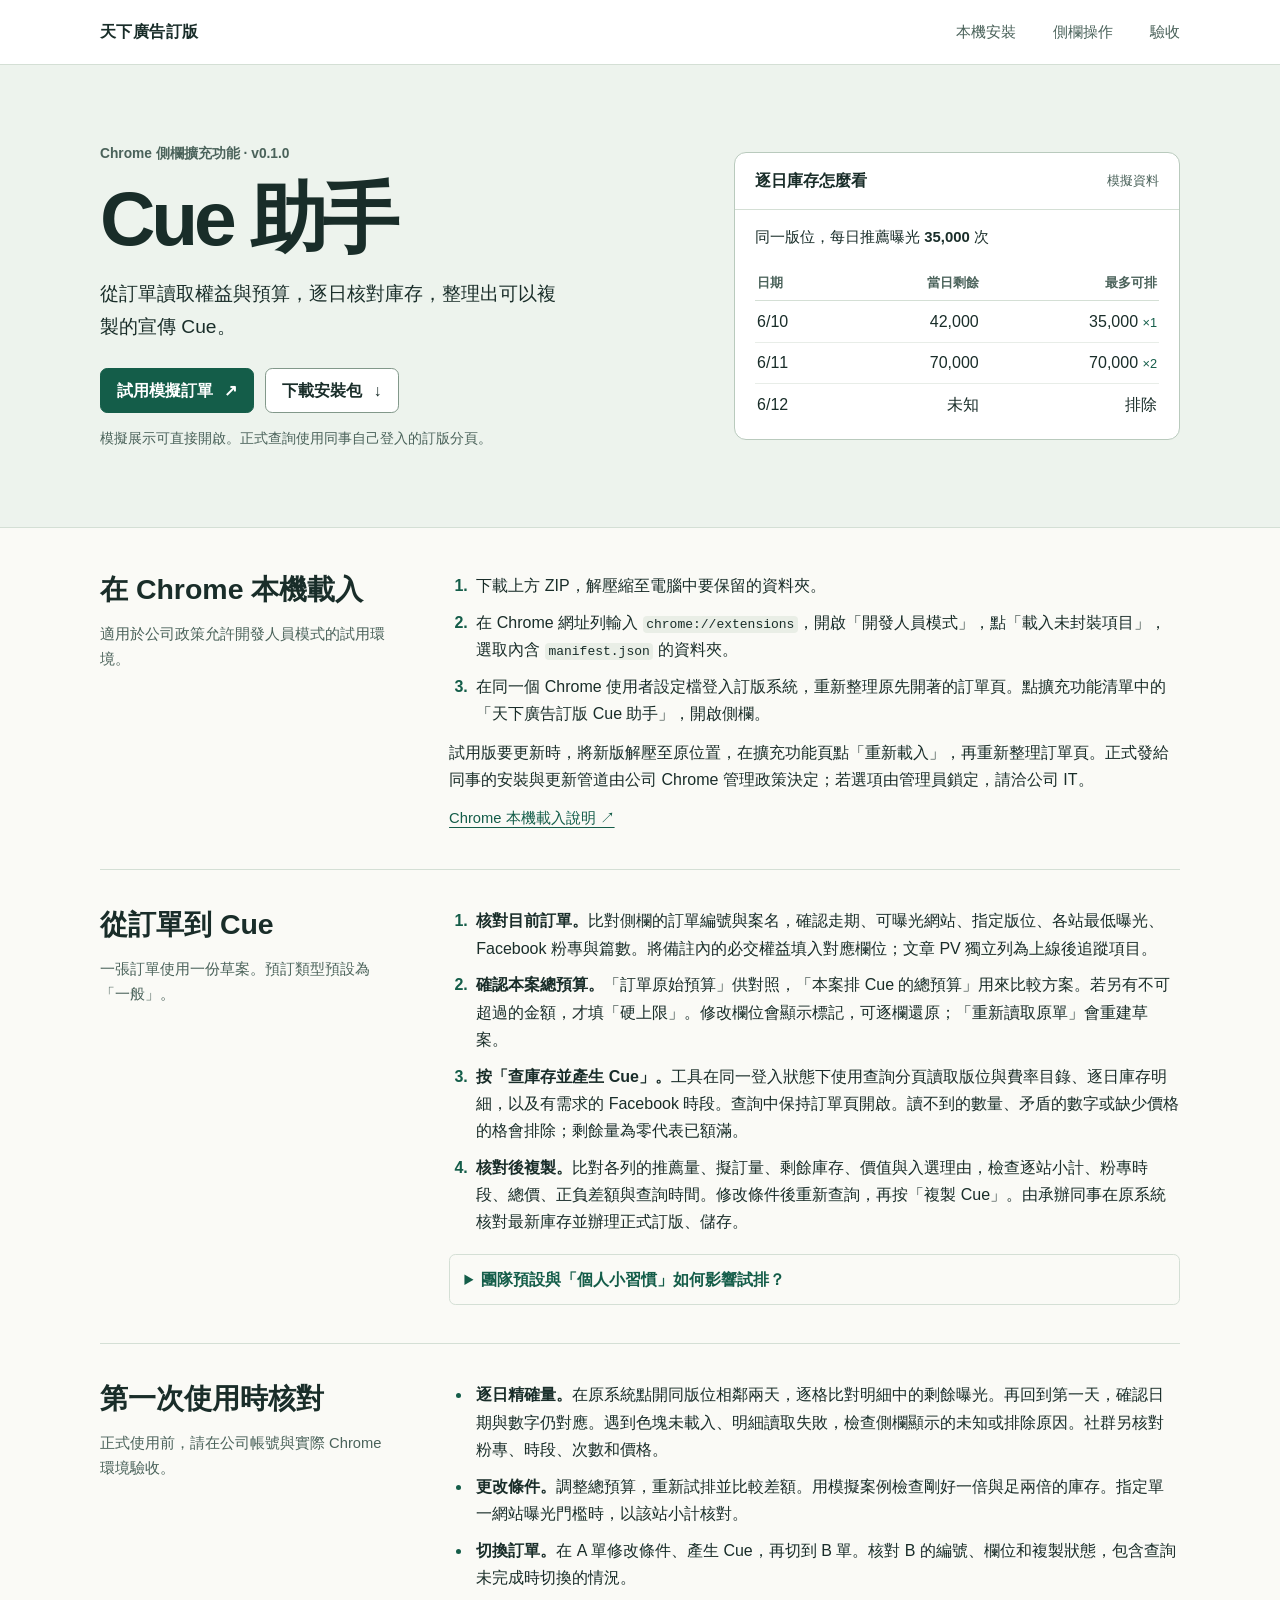
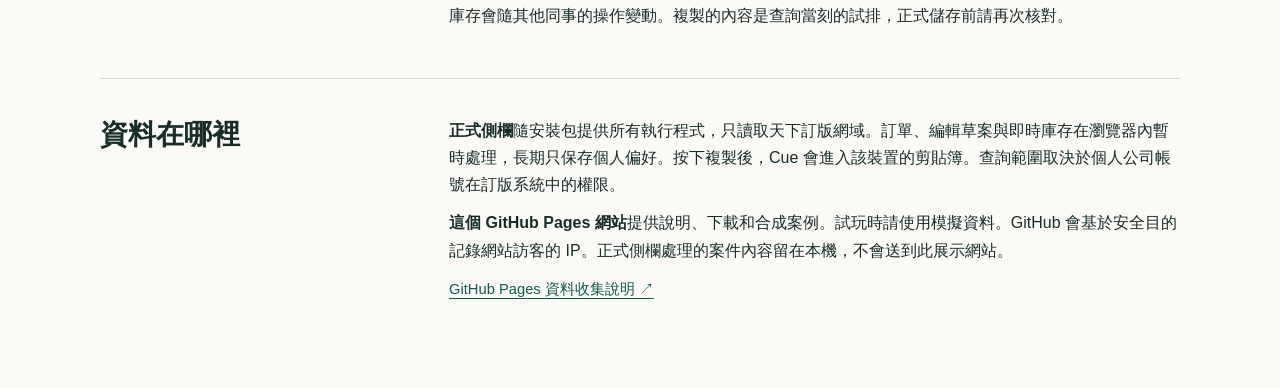
==== docs/index.html @ d559af18 "Add the local installation and Cue planning guide" ====
<!doctype html>
<html lang="zh-Hant">
<head>
  <meta charset="utf-8">
  <meta name="viewport" content="width=device-width, initial-scale=1">
  <meta name="description" content="天下廣告訂版 Cue 助手的模擬示範、Chrome 側欄安裝方式、排程規則與驗收步驟。">
  <meta name="color-scheme" content="light">
  <title>天下廣告訂版 Cue 助手｜操作說明</title>
  <link rel="stylesheet" href="guide.css">
</head>
<body>
  <a class="skip" href="#main">跳到主要內容</a>
  <header class="bar">
    <div class="wrap bar-inner">
      <a class="brand" href="./">天下廣告訂版</a>
      <nav aria-label="操作說明"><a href="#install">本機安裝</a><a href="#workflow">側欄操作</a><a href="#verify">驗收</a></nav>
    </div>
  </header>
  <main id="main">
    <section class="intro">
      <div class="wrap hero">
        <div>
          <p class="edition">Chrome 側欄擴充功能 · v0.1.0</p>
          <h1>Cue 助手</h1>
          <p class="lead">從訂單讀取權益與預算，逐日核對庫存，整理出可以複製的宣傳 Cue。</p>
          <div class="actions"><a class="button primary" href="demo/">試用模擬訂單 <span aria-hidden="true">↗</span></a><a class="button" href="downloads/cue-assistant.zip" download>下載安裝包 <span aria-hidden="true">↓</span></a></div>
          <p class="helper">模擬展示可直接開啟。正式查詢使用同事自己登入的訂版分頁。</p>
        </div>
        <figure class="sample">
          <figcaption><strong>逐日庫存怎麼看</strong><span>模擬資料</span></figcaption>
          <p>同一版位，每日推薦曝光 <b>35,000</b> 次</p>
          <table>
            <thead><tr><th scope="col">日期</th><th scope="col">當日剩餘</th><th scope="col">最多可排</th></tr></thead>
            <tbody><tr><th scope="row">6/10</th><td>42,000</td><td>35,000 <small>×1</small></td></tr>
              <tr><th scope="row">6/11</th><td>70,000</td><td>70,000 <small>×2</small></td></tr>
              <tr><th scope="row">6/12</th><td>未知</td><td>排除</td></tr></tbody>
          </table>
        </figure>
      </div>
    </section>
    <div class="wrap content">
      <section id="install" class="chapter">
        <div class="title"><h2>在 Chrome 本機載入</h2><p>適用於公司政策允許開發人員模式的試用環境。</p></div>
        <div class="body">
          <ol class="steps">
            <li>下載上方 ZIP，解壓縮至電腦中要保留的資料夾。</li>
            <li>在 Chrome 網址列輸入 <code>chrome://extensions</code>，開啟「開發人員模式」，點「載入未封裝項目」，選取內含 <code>manifest.json</code> 的資料夾。</li>
            <li>在同一個 Chrome 使用者設定檔登入訂版系統，重新整理原先開著的訂單頁。點擴充功能清單中的「天下廣告訂版 Cue 助手」，開啟側欄。</li>
          </ol>
          <p>試用版要更新時，將新版解壓至原位置，在擴充功能頁點「重新載入」，再重新整理訂單頁。正式發給同事的安裝與更新管道由公司 Chrome 管理政策決定；若選項由管理員鎖定，請洽公司 IT。</p>
          <a class="reference" href="https://developer.chrome.com/docs/extensions/get-started/tutorial/hello-world#load-unpacked">Chrome 本機載入說明 ↗</a>
        </div>
      </section>
      <section id="workflow" class="chapter">
        <div class="title"><h2>從訂單到 Cue</h2><p>一張訂單使用一份草案。預訂類型預設為「一般」。</p></div>
        <div class="body">
          <ol class="steps workflow">
            <li><strong>核對目前訂單。</strong>比對側欄的訂單編號與案名，確認走期、可曝光網站、指定版位、各站最低曝光、Facebook 粉專與篇數。將備註內的必交權益填入對應欄位；文章 PV 獨立列為上線後追蹤項目。</li>
            <li><strong>確認本案總預算。</strong>「訂單原始預算」供對照，「本案排 Cue 的總預算」用來比較方案。若另有不可超過的金額，才填「硬上限」。修改欄位會顯示標記，可逐欄還原；「重新讀取原單」會重建草案。</li>
            <li><strong>按「查庫存並產生 Cue」。</strong>工具在同一登入狀態下使用查詢分頁讀取版位與費率目錄、逐日庫存明細，以及有需求的 Facebook 時段。查詢中保持訂單頁開啟。讀不到的數量、矛盾的數字或缺少價格的格會排除；剩餘量為零代表已額滿。</li>
            <li><strong>核對後複製。</strong>比對各列的推薦量、擬訂量、剩餘庫存、價值與入選理由，檢查逐站小計、粉專時段、總價、正負差額與查詢時間。修改條件後重新查詢，再按「複製 Cue」。由承辦同事在原系統核對最新庫存並辦理正式訂版、儲存。</li>
          </ol>
          <details><summary>團隊預設與「個人小習慣」如何影響試排？</summary>
            <p>試排先核對客戶權益、日期、精確庫存與各站門檻，再以網站與社群合計價值接近本案總預算。差額等於整單價值減總預算，可正可負。組合較多時採有限搜尋，可能另有更接近的方案。</p>
            <p>3–4 個網站版位為高優先偏好，同站同位拆段只計一次，Facebook 另計。Text 優先評估同位連跑；Rectangle 與 MB 文章頁 TOP／BOTTOM 依實際素材規格評估共用 300×250。起始盡量避開週一，進行中可跨週一。Scroll Video 要核對素材與過稿時間。</p>
            <p>在「個人小習慣」可調整版位順序、慣用連跑天數、週一起始與共用素材偏好，也能恢復團隊預設。正式側欄將偏好存於各自的 Chrome 本機。指定粉專依權益安排，只有 Facebook 篇數時採天下粉專。</p>
          </details>
        </div>
      </section>
      <section id="verify" class="chapter">
        <div class="title"><h2>第一次使用時核對</h2><p>正式使用前，請在公司帳號與實際 Chrome 環境驗收。</p></div>
        <div class="body">
          <ul class="checks">
            <li><strong>逐日精確量。</strong>在原系統點開同版位相鄰兩天，逐格比對明細中的剩餘曝光。再回到第一天，確認日期與數字仍對應。遇到色塊未載入、明細讀取失敗，檢查側欄顯示的未知或排除原因。社群另核對粉專、時段、次數和價格。</li>
            <li><strong>更改條件。</strong>調整總預算，重新試排並比較差額。用模擬案例檢查剛好一倍與足兩倍的庫存。指定單一網站曝光門檻時，以該站小計核對。</li>
            <li><strong>切換訂單。</strong>在 A 單修改條件、產生 Cue，再切到 B 單。核對 B 的編號、欄位和複製狀態，包含查詢未完成時切換的情況。</li>
          </ul>
          <p>庫存會隨其他同事的操作變動。複製的內容是查詢當刻的試排，正式儲存前請再次核對。</p>
        </div>
      </section>
      <section id="privacy" class="chapter last">
        <div class="title"><h2>資料在哪裡</h2></div>
        <div class="body">
          <p><strong>正式側欄</strong>隨安裝包提供所有執行程式，只讀取天下訂版網域。訂單、編輯草案與即時庫存在瀏覽器內暫時處理，長期只保存個人偏好。按下複製後，Cue 會進入該裝置的剪貼簿。查詢範圍取決於個人公司帳號在訂版系統中的權限。</p>
          <p><strong>這個 GitHub Pages 網站</strong>提供說明、下載和合成案例。試玩時請使用模擬資料。GitHub 會基於安全目的記錄網站訪客的 IP。正式側欄處理的案件內容留在本機，不會送到此展示網站。</p>
          <a class="reference" href="https://docs.github.com/en/pages/getting-started-with-github-pages/what-is-github-pages#data-collection">GitHub Pages 資料收集說明 ↗</a>
        </div>
      </section>
    </div>
  </main>
</body>
</html>
---- docs/guide.css ----
:root {
  color-scheme: light;
  font-family: "Inter", "PingFang TC", "Microsoft JhengHei", sans-serif;
  --ink: #192d29;
  --green: #145d49;
  --subtle: #4a625a;
  --line: #d4dfd5;
  --wash: #edf3ed;
  background: #fafaf6;
  color: var(--ink);
}
* { box-sizing: border-box; }
html { scroll-behavior: smooth; }
body { margin: 0; line-height: 1.7; }
a { color: var(--green); text-underline-offset: .24em; }
a:focus-visible, summary:focus-visible { outline: 3px solid #b1542c; outline-offset: 4px; }
.wrap { width: min(100% - 4rem, 1080px); margin-inline: auto; }
.skip { position: absolute; top: -6em; padding: .5em 1em; background: white; z-index: 1; }
.skip:focus { top: .3em; }
.bar { border-bottom: 1px solid var(--line); background: #fff; }
.bar-inner, nav, .actions { display: flex; align-items: center; }
.bar-inner { justify-content: space-between; min-height: 4rem; gap: 1rem; }
.brand { color: var(--ink); text-decoration: none; font-weight: 800; letter-spacing: .03em; }
nav { gap: clamp(.8rem, 3vw, 2.3rem); }
nav a { color: var(--subtle); text-decoration: none; font-size: .94rem; }
nav a:hover, .brand:hover { text-decoration: underline; }
.intro { background: var(--wash); border-bottom: 1px solid var(--line); }
.hero { display: grid; grid-template-columns: 1.25fr 1fr; align-items: center; gap: clamp(2rem, 6vw, 5.5rem); padding-block: clamp(2.5rem, 6vw, 5rem); }
.edition, .helper { color: var(--subtle); font-size: .86rem; }
.edition { margin: 0 0 .6rem; font-weight: 650; }
h1, h2 { margin: 0; line-height: 1.24; }
h1 { font: 700 clamp(3.1rem, 6vw, 5rem)/1.14 "Inter", "PingFang TC", sans-serif; letter-spacing: -.055em; }
.lead { margin: 1rem 0 1.5rem; max-width: 29rem; font-size: clamp(1.05rem, 2vw, 1.2rem); }
.actions { gap: .7rem; flex-wrap: wrap; }
.button { display: inline-flex; gap: .7rem; align-items: center; justify-content: space-between; min-height: 44px; border: 1px solid #82988a; border-radius: .45rem; padding: .52rem 1rem; background: #fff; color: var(--ink); text-decoration: none; font-weight: 700; }
.button:hover { background: #e3ebe5; }
.primary { background: var(--green); border-color: var(--green); color: white; }
.primary:hover { background: #104a3a; }
.helper { margin: .85rem 0 0; }
.sample { margin: 0; background: #fff; border: 1px solid #b9cabd; border-radius: .75rem; overflow: hidden; padding: 0 1.25rem .9rem; }
.sample figcaption { display: flex; justify-content: space-between; gap: .8rem; align-items: center; border-bottom: 1px solid var(--line); margin-inline: -1.25rem; padding: .9rem 1.25rem; }
.sample figcaption span { font-size: .82rem; color: var(--subtle); }
.sample p { font-size: .93rem; }
table { width: 100%; border-collapse: collapse; font-variant-numeric: tabular-nums; }
th, td { text-align: right; padding: .42rem .12rem; }
tr > :first-child { text-align: left; }
thead th { font-size: .8rem; font-weight: 600; color: var(--subtle); border-bottom: 1px solid var(--line); }
tbody tr + tr { border-top: 1px solid #e8ede8; }
tbody th { font-weight: 450; }
td small { color: var(--green); font-size: .8rem; }
.content { padding-block: .4rem 3rem; }
.chapter { display: grid; grid-template-columns: minmax(180px,.78fr) minmax(0,2fr); gap: clamp(1.5rem, 5vw, 5rem); padding-block: 2.35rem; border-bottom: 1px solid var(--line); scroll-margin-top: 1rem; }
.last { border: 0; }
h2 { font-size: clamp(1.3rem, 3vw, 1.78rem); }
.title p { color: var(--subtle); font-size: .92rem; }
.body p { margin: .7rem 0; }
.body > :first-child { margin-top: 0; }
.steps, .checks { padding-inline-start: 1.45rem; margin: 0; }
.steps li, .checks li { padding-inline-start: .25rem; margin-bottom: .6rem; }
.steps li::marker, .checks li::marker { color: var(--green); font-weight: 700; }
.reference { font-size: .92rem; }
code { display: inline; padding: .07rem .23rem; border-radius: .25rem; background: #e9eee6; overflow-wrap: anywhere; }
details { margin-top: 1.15rem; border: 1px solid var(--line); padding: .7rem .9rem; border-radius: .4rem; }
summary { cursor: pointer; color: var(--green); font-weight: 650; }
@media (max-width: 750px) {
  .hero { grid-template-columns: 1fr; gap: 1.8rem; }
  .chapter { grid-template-columns: 1fr; gap: .85rem; padding-block: 1.7rem; }
  .title p { margin: .45rem 0 0; }
}
@media (max-width: 480px) {
  .wrap { width: calc(100% - 2rem); }
  .bar-inner { flex-wrap: wrap; padding-block: .6rem; gap: .15rem .7rem; }
  nav { gap: .7rem; }
  nav a { font-size: .8rem; }
  .button { padding-inline: .8rem; }
}
@media (prefers-reduced-motion: reduce) { html { scroll-behavior: auto; } }
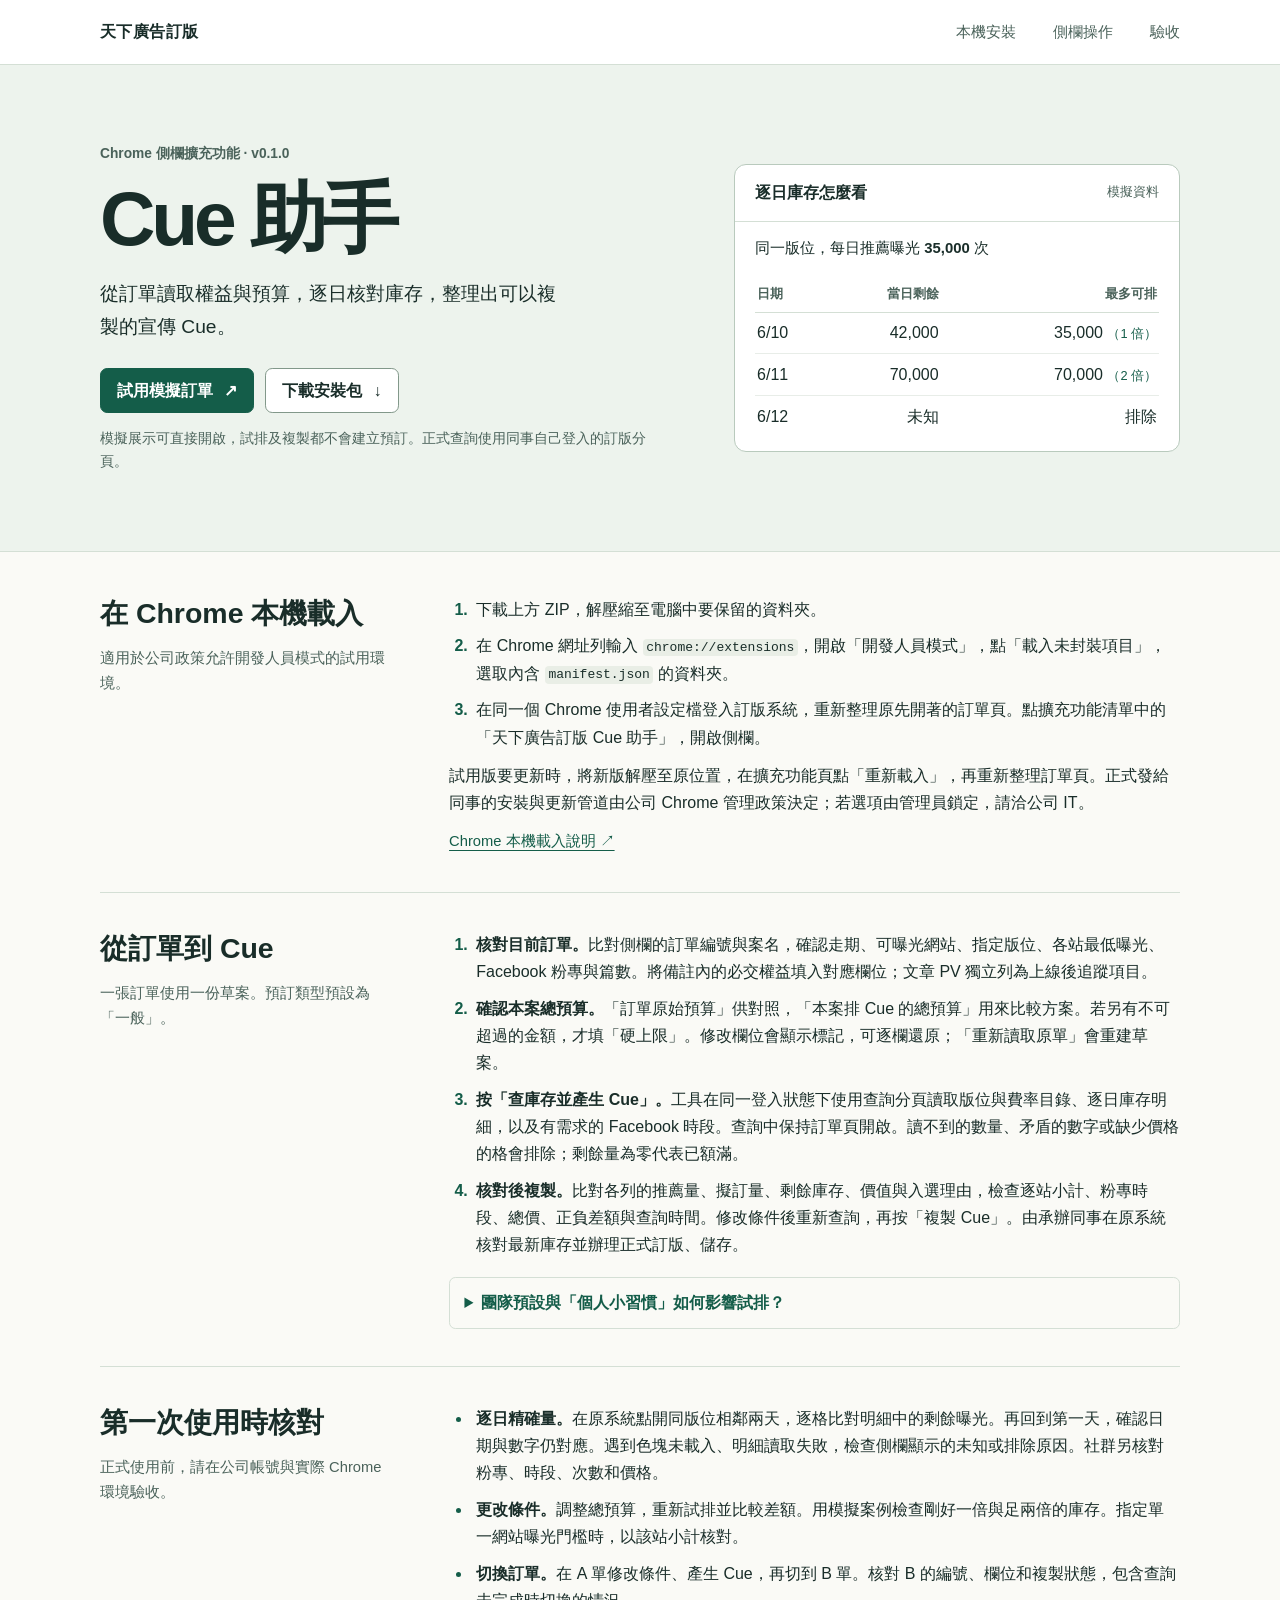
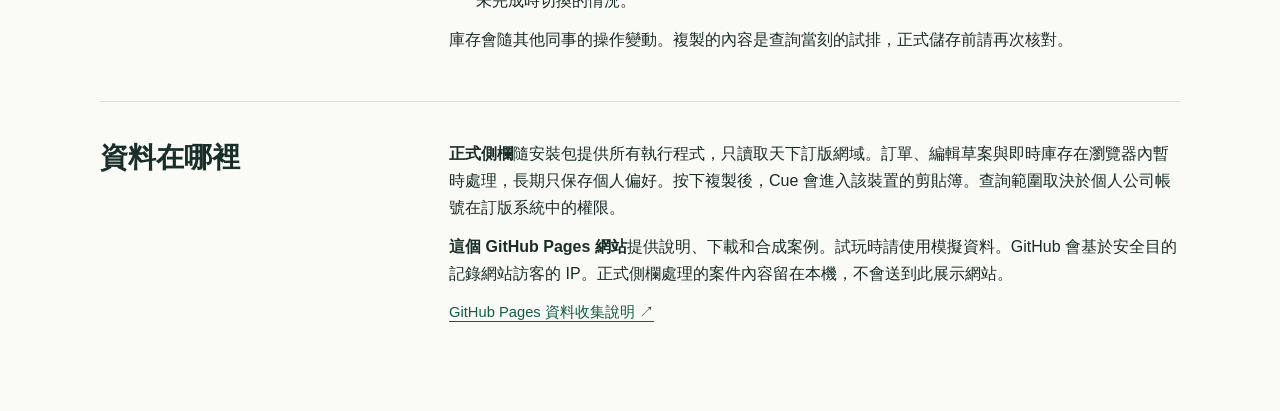
==== commit 31621825: "Clarify the mock booking flow and recommended daily multiples" ====
--- a/docs/index.html
+++ b/docs/index.html
@@ -24,15 +24,15 @@
           <h1>Cue 助手</h1>
           <p class="lead">從訂單讀取權益與預算，逐日核對庫存，整理出可以複製的宣傳 Cue。</p>
           <div class="actions"><a class="button primary" href="demo/">試用模擬訂單 <span aria-hidden="true">↗</span></a><a class="button" href="downloads/cue-assistant.zip" download>下載安裝包 <span aria-hidden="true">↓</span></a></div>
-          <p class="helper">模擬展示可直接開啟。正式查詢使用同事自己登入的訂版分頁。</p>
+          <p class="helper">模擬展示可直接開啟，試排及複製都不會建立預訂。正式查詢使用同事自己登入的訂版分頁。</p>
         </div>
         <figure class="sample">
           <figcaption><strong>逐日庫存怎麼看</strong><span>模擬資料</span></figcaption>
           <p>同一版位，每日推薦曝光 <b>35,000</b> 次</p>
           <table>
             <thead><tr><th scope="col">日期</th><th scope="col">當日剩餘</th><th scope="col">最多可排</th></tr></thead>
-            <tbody><tr><th scope="row">6/10</th><td>42,000</td><td>35,000 <small>×1</small></td></tr>
-              <tr><th scope="row">6/11</th><td>70,000</td><td>70,000 <small>×2</small></td></tr>
+            <tbody><tr><th scope="row">6/10</th><td>42,000</td><td>35,000 <small>（1 倍）</small></td></tr>
+              <tr><th scope="row">6/11</th><td>70,000</td><td>70,000 <small>（2 倍）</small></td></tr>
               <tr><th scope="row">6/12</th><td>未知</td><td>排除</td></tr></tbody>
           </table>
         </figure>
